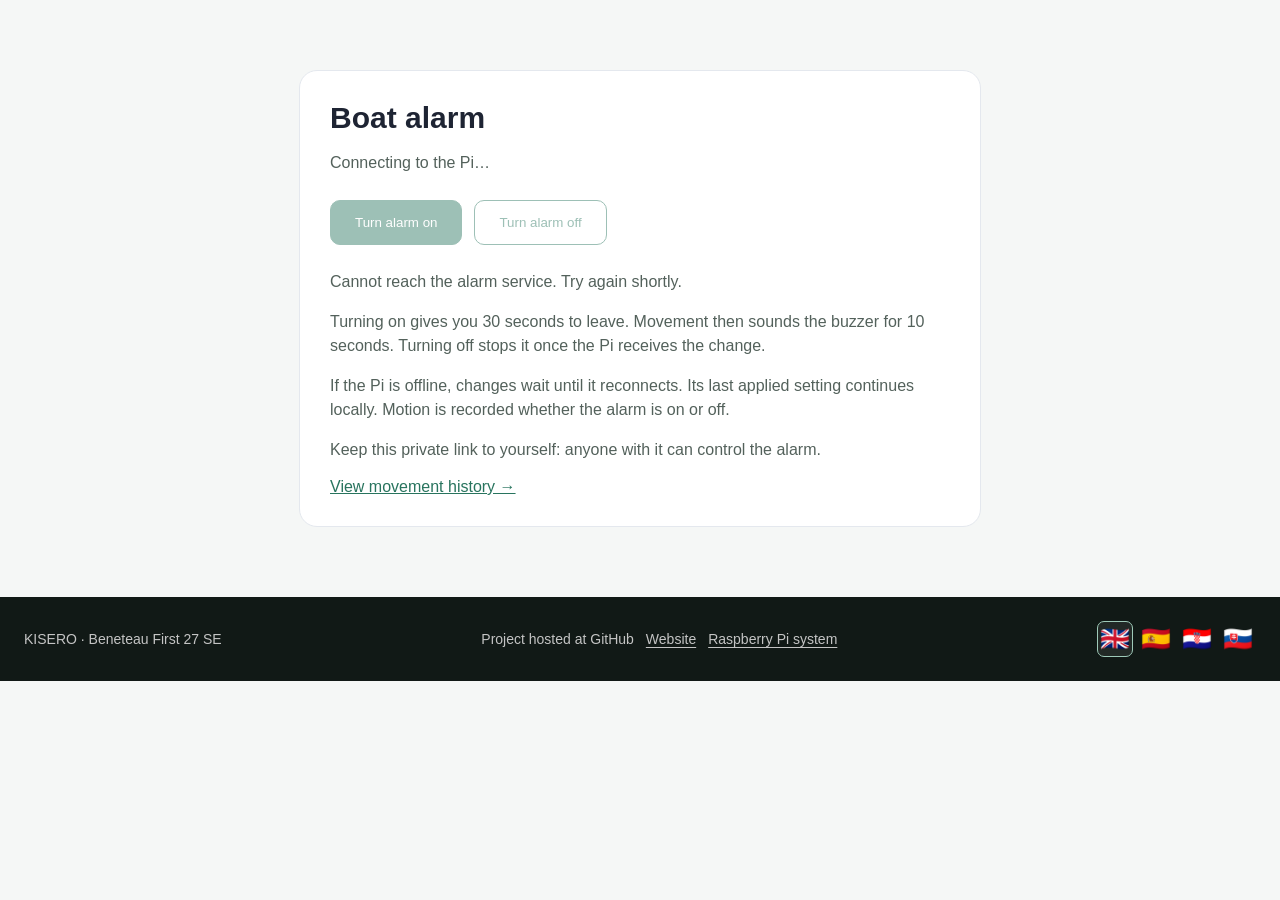
==== alarm.html @ 3c64e058 "Show motion history only for armed alarm activity" ====
<!doctype html><html lang="en"><head><meta charset="utf-8"><meta name="viewport" content="width=device-width,initial-scale=1"><meta name="robots" content="noindex,nofollow"><meta name="referrer" content="no-referrer"><title>Kisero · Alarm control</title><link rel="icon" href="favicon.svg"><link rel="stylesheet" href="assets/alarm.css"><link rel="stylesheet" href="assets/site-ui.css?v=20261028-armed-history">
<script src="assets/translations.js?v=20261028-armed-history"></script>
<script src="assets/i18n.js?v=20261028-armed-history"></script>
</head><body class="alarm-admin"><main class="alarm-panel"><h1>Boat alarm</h1><p id="alarm-current" role="status">Connecting to the Pi…</p><p id="alarm-contact"></p><p id="alarm-requested" role="status"></p><div class="alarm-controls" id="alarm-controls"><button type="button" data-armed="true" disabled>Turn alarm on</button><button type="button" data-armed="false" disabled>Turn alarm off</button></div><p id="alarm-message" role="status"></p><p>Turning on gives you 30 seconds to leave. Movement then sounds the buzzer for 10 seconds. Turning off stops it once the Pi receives the change.</p><p>If the Pi is offline, changes wait until it reconnects. Its last applied setting continues locally. Motion is recorded whether the alarm is on or off.</p><p>Keep this private link to yourself: anyone with it can control the alarm.</p><a href="/#motion">View movement history →</a></main><footer class="footer site-footer"><div class="site-footer-row"><span class="footer-note">KISERO · Beneteau First 27 SE</span><div class="project-links"><span>Project hosted at GitHub</span><a href="https://github.com/kisero/kisero.org" target="_blank" rel="noopener noreferrer">Website</a><a href="https://github.com/kisero/raspberry-pi-kisero" target="_blank" rel="noopener noreferrer">Raspberry Pi system</a></div><nav class="language-flags" aria-label="Language"><button type="button" data-language="en" lang="en" title="English" aria-label="English"><span aria-hidden="true">🇬🇧</span></button><button type="button" data-language="es" lang="es" title="Español" aria-label="Español"><span aria-hidden="true">🇪🇸</span></button><button type="button" data-language="hr" lang="hr" title="Hrvatski" aria-label="Hrvatski"><span aria-hidden="true">🇭🇷</span></button><button type="button" data-language="sk" lang="sk" title="Slovenčina" aria-label="Slovenčina"><span aria-hidden="true">🇸🇰</span></button></nav></div></footer><script src="assets/alarm.js?v=20261028-armed-history" defer></script></body></html>
---- assets/alarm.css ----
html{scroll-behavior:smooth}.status-pills{display:flex;align-items:center;justify-content:space-between;gap:14px;flex-wrap:wrap}.alarm-pill{display:inline-flex;align-items:center;gap:10px;padding:10px 16px;border-radius:999px;background:#ffffff29;border:1px solid #ffffff80;color:white;text-decoration:none;font-size:15px;font-weight:600}.alarm-dot{width:10px;height:10px;border-radius:50%;background:#9ca3af;box-shadow:0 0 0 4px #ffffff18}.alarm-pill[data-state=on] .alarm-dot{background:#88d5ae}.alarm-pill[data-state=triggered] .alarm-dot{background:#ff7a6e}.alarm-pill small{font-size:12px;font-weight:400;color:#c4c4c4}.alarm-live{display:inline-flex;align-items:center;gap:6px;color:#28745e;font-size:12px}.alarm-live::before{content:"";width:7px;height:7px;border-radius:50%;background:currentColor}.alarm-live[data-online=false]{color:#8a5300}#motion-chart{width:100%;display:block;margin:14px 0 4px;min-height:100px}#motion-chart text{font:12px 'DM Sans',sans-serif;fill:#78827e}#motion-chart rect.activity{fill:#32834d;opacity:.8}#motion-chart rect.alert{fill:#c34f3f}#movement-events{max-height:240px;overflow:auto}.movement-event time{min-width:110px;font-size:12px}.movement-event[data-kind=triggered]{color:#a7352a}.movement-empty{font-size:14px;color:#6b7280;padding:20px 0}.alarm-admin{margin:0;background:#f5f7f6;color:#1e2433;font:16px 'DM Sans',sans-serif}.alarm-panel{max-width:620px;margin:70px auto;padding:30px;background:#fff;border:1px solid #e4e8ee;border-radius:18px}.alarm-panel h1{font-size:30px;margin:0 0 10px}.alarm-panel p{line-height:1.5;color:#53615b}.alarm-controls{display:flex;gap:12px;margin:25px 0}.alarm-controls button{font:600 16px inherit;padding:14px 24px;border-radius:10px;border:1px solid #28745e;cursor:pointer;background:#fff;color:#28745e}.alarm-controls button:first-child{background:#28745e;color:white}.alarm-controls button:disabled{opacity:.45;cursor:wait}.alarm-panel a{color:#28745e}.alarm-error{color:#a7352a!important}@media(max-width:650px){.alarm-panel{margin:20px 12px;padding:24px}.alarm-pill{font-size:14px}.status-pills{gap:12px}}
---- assets/site-ui.css ----
.site-footer{background:#111916;color:#c4c4c4}.site-footer-row{box-sizing:border-box;max-width:1440px;margin:auto;padding:24px;display:flex;justify-content:space-between;align-items:center;gap:20px;font-size:14px;line-height:1.5}.site-footer-row a{color:inherit;text-underline-offset:3px}.footer-note{min-width:0}.project-links{display:flex;gap:8px 12px;align-items:center;flex-wrap:nowrap}.project-links>span,.project-links>a{white-space:nowrap;font-size:14px}.language-flags{display:flex;align-items:center;gap:5px;flex-shrink:0}.language-flags button{display:grid;place-items:center;cursor:pointer;width:36px;height:36px;padding:0;border:1px solid transparent;border-radius:7px;background:transparent;font:24px/1 system-ui,sans-serif}.language-flags button:hover{background:#ffffff18}.language-flags button[aria-pressed=true]{border-color:#9ec9b8;background:#ffffff12}.language-flags button:focus-visible{outline:2px solid #9ec9b8;outline-offset:3px}.status-pills{justify-content:flex-end}.boat-location-pill{display:inline-flex;align-items:center;gap:10px;padding:10px 16px;border-radius:999px;background:#ffffff29;border:1px solid #ffffff80;color:#fff;font:600 15px 'DM Sans',sans-serif;cursor:pointer}.boat-status-dot{width:10px;height:10px;border-radius:50%;background:#fff;box-shadow:0 0 0 4px #ffffff18}.boat-location-pill:focus-visible{outline:2px solid #9ec9b8;outline-offset:3px}.hero-sensor-tiles{display:grid;grid-template-columns:repeat(3,minmax(0,1fr));gap:12px;width:min(100%,720px);align-self:flex-end}.boat-status-grid{align-items:start}#movement-events{max-height:none;overflow:visible}.alarm-admin>.footer{margin-top:40px}
.sensor-chart-frame{position:relative;min-width:0}.sensor-tooltip{position:absolute;z-index:10;pointer-events:none;background:#17211f;color:#fff;border-radius:9px;padding:10px 12px;box-shadow:0 4px 16px #10231d33;font-size:12px;line-height:1.6;max-width:calc(100% - 16px)}.sensor-tooltip[hidden]{display:none}.sensor-tooltip div:first-child{font-weight:700;margin-bottom:3px}.chart-help{font-size:12px;color:#6b7280;margin:0 0 12px}#sensor-chart:focus-visible{outline:2px solid #28745e;outline-offset:2px;border-radius:8px}
@media(max-width:1100px){.site-footer-row{flex-wrap:wrap}.footer-note{flex:1 1 100%}.project-links{flex-wrap:wrap;flex:1}.language-flags{margin-left:auto}}@media(max-width:600px){.site-footer-row{padding:20px;gap:14px}.project-links{flex-basis:100%}.language-flags{margin-left:0}.hero-sensor-tiles{grid-template-columns:1fr}.boat-location-pill,.alarm-pill{font-size:14px}.status-pills{gap:10px}}
.hero-status-row{display:flex;justify-content:space-between;align-items:flex-start;gap:24px;flex-wrap:wrap}.hero-cabin-summary{display:flex;align-items:flex-start;flex-direction:column;gap:10px;min-width:0}.cabin-pill{display:inline-flex;align-items:center;padding:10px 16px;border-radius:999px;background:#ffffff29;border:1px solid #ffffff80;color:#fff;text-decoration:none;font-size:15px;white-space:nowrap}.sensor-report-link{color:#c4c4c4;font-size:13px;text-decoration:none;max-width:440px;line-height:1.5}.sensor-report-link:hover{text-decoration:underline;text-underline-offset:3px}.hero-status-row .status-pills{margin-left:auto}.cabin-pill:focus-visible,.sensor-report-link:focus-visible{outline:2px solid #9ec9b8;outline-offset:4px;border-radius:6px}.boat-status-grid{align-items:stretch}.boat-status-grid>.boat-status-card{box-sizing:border-box;height:100%}.internet-section{padding:0 24px 52px;background:#fff;scroll-margin-top:24px}.internet-card{padding:20px;border:1px solid #e4e8ee;border-radius:14px;box-shadow:0 1px 3px #1e24330c}.internet-heading{display:flex;justify-content:space-between;align-items:center;gap:16px;flex-wrap:wrap}.internet-heading h2{margin:0;font:700 18px Manrope,sans-serif}#internet-chart{display:block;width:100%;height:126px;margin-top:10px}#internet-chart text{font:12px 'DM Sans',sans-serif;fill:#78827e}@media(max-width:700px){.hero-status-row .status-pills{margin-left:0}.internet-section{padding:0 20px 40px}.internet-card{padding:16px}#internet-chart{height:108px}}

.hero-status-row{flex-direction:column;align-items:flex-end;justify-content:flex-start;gap:10px}.hero-status-row .status-pills{margin-left:0;justify-content:flex-end}.hero-status-row .sensor-report-link{max-width:none;text-align:right}.internet-section{padding:0;max-width:none}.internet-inner{max-width:1200px;margin:0 auto;padding:0 24px 52px}@media(max-width:720px){.internet-inner{padding:0 20px 40px}}

/* Keep the boat identity high left and group telemetry at the bottom right. */
.hero-inner{max-width:1200px;margin:0 auto;padding:56px 24px 24px}
.hero-layout{display:grid;grid-template-columns:minmax(0,1fr) auto;gap:40px;min-height:232px}
.hero-title{grid-column:1;grid-row:1;display:flex;flex-direction:column;gap:12px;min-width:0;align-self:start}
.hero-status-row{grid-column:2;grid-row:1;justify-content:flex-end;gap:10px;min-width:0}
@media(max-width:1050px){.hero-layout{grid-template-columns:1fr;gap:28px;min-height:0}.hero-title{grid-column:1;grid-row:1}.hero-status-row{grid-column:1;grid-row:2;gap:16px}}
@media(max-width:600px){.hero-inner{padding:40px 20px 24px}}
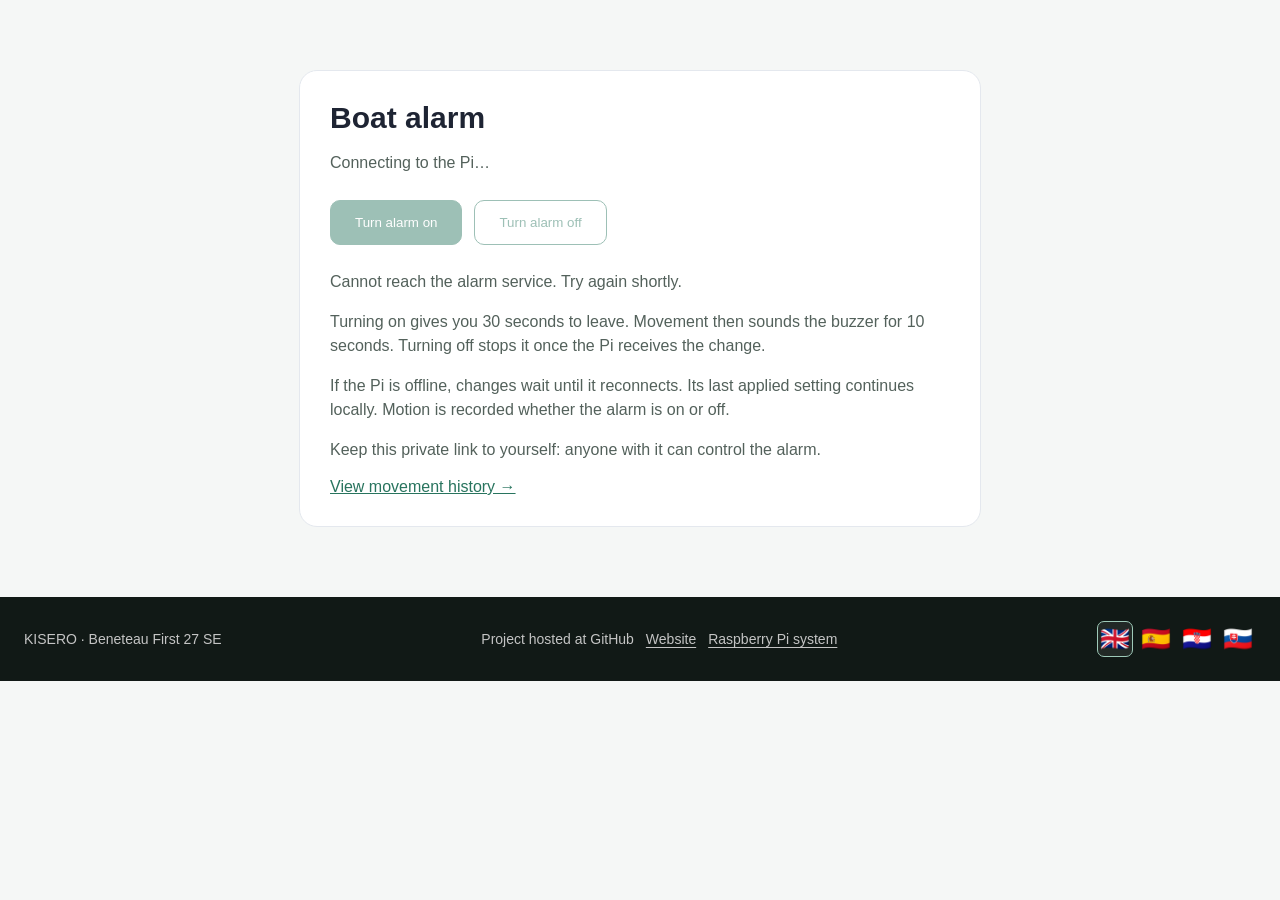
==== commit 183972a4: "Prevent browser translation from overriding selected site language" ====
--- a/alarm.html
+++ b/alarm.html
@@ -1,4 +1,5 @@
-<!doctype html><html lang="en"><head><meta charset="utf-8"><meta name="viewport" content="width=device-width,initial-scale=1"><meta name="robots" content="noindex,nofollow"><meta name="referrer" content="no-referrer"><title>Kisero · Alarm control</title><link rel="icon" href="favicon.svg"><link rel="stylesheet" href="assets/alarm.css"><link rel="stylesheet" href="assets/site-ui.css?v=20261028-armed-history">
-<script src="assets/translations.js?v=20261028-armed-history"></script>
-<script src="assets/i18n.js?v=20261028-armed-history"></script>
-</head><body class="alarm-admin"><main class="alarm-panel"><h1>Boat alarm</h1><p id="alarm-current" role="status">Connecting to the Pi…</p><p id="alarm-contact"></p><p id="alarm-requested" role="status"></p><div class="alarm-controls" id="alarm-controls"><button type="button" data-armed="true" disabled>Turn alarm on</button><button type="button" data-armed="false" disabled>Turn alarm off</button></div><p id="alarm-message" role="status"></p><p>Turning on gives you 30 seconds to leave. Movement then sounds the buzzer for 10 seconds. Turning off stops it once the Pi receives the change.</p><p>If the Pi is offline, changes wait until it reconnects. Its last applied setting continues locally. Motion is recorded whether the alarm is on or off.</p><p>Keep this private link to yourself: anyone with it can control the alarm.</p><a href="/#motion">View movement history →</a></main><footer class="footer site-footer"><div class="site-footer-row"><span class="footer-note">KISERO · Beneteau First 27 SE</span><div class="project-links"><span>Project hosted at GitHub</span><a href="https://github.com/kisero/kisero.org" target="_blank" rel="noopener noreferrer">Website</a><a href="https://github.com/kisero/raspberry-pi-kisero" target="_blank" rel="noopener noreferrer">Raspberry Pi system</a></div><nav class="language-flags" aria-label="Language"><button type="button" data-language="en" lang="en" title="English" aria-label="English"><span aria-hidden="true">🇬🇧</span></button><button type="button" data-language="es" lang="es" title="Español" aria-label="Español"><span aria-hidden="true">🇪🇸</span></button><button type="button" data-language="hr" lang="hr" title="Hrvatski" aria-label="Hrvatski"><span aria-hidden="true">🇭🇷</span></button><button type="button" data-language="sk" lang="sk" title="Slovenčina" aria-label="Slovenčina"><span aria-hidden="true">🇸🇰</span></button></nav></div></footer><script src="assets/alarm.js?v=20261028-armed-history" defer></script></body></html>
+<!doctype html><html lang="en" class="notranslate"><head><meta charset="utf-8">
+<meta name="google" content="notranslate"><meta name="viewport" content="width=device-width,initial-scale=1"><meta name="robots" content="noindex,nofollow"><meta name="referrer" content="no-referrer"><title>Kisero · Alarm control</title><link rel="icon" href="favicon.svg"><link rel="stylesheet" href="assets/alarm.css"><link rel="stylesheet" href="assets/site-ui.css?v=20261029-language-control">
+<script src="assets/translations.js?v=20261029-language-control"></script>
+<script src="assets/i18n.js?v=20261029-language-control"></script>
+</head><body class="alarm-admin"><main class="alarm-panel"><h1>Boat alarm</h1><p id="alarm-current" role="status">Connecting to the Pi…</p><p id="alarm-contact"></p><p id="alarm-requested" role="status"></p><div class="alarm-controls" id="alarm-controls"><button type="button" data-armed="true" disabled>Turn alarm on</button><button type="button" data-armed="false" disabled>Turn alarm off</button></div><p id="alarm-message" role="status"></p><p>Turning on gives you 30 seconds to leave. Movement then sounds the buzzer for 10 seconds. Turning off stops it once the Pi receives the change.</p><p>If the Pi is offline, changes wait until it reconnects. Its last applied setting continues locally. Motion is recorded whether the alarm is on or off.</p><p>Keep this private link to yourself: anyone with it can control the alarm.</p><a href="/#motion">View movement history →</a></main><footer class="footer site-footer"><div class="site-footer-row"><span class="footer-note">KISERO · Beneteau First 27 SE</span><div class="project-links"><span>Project hosted at GitHub</span><a href="https://github.com/kisero/kisero.org" target="_blank" rel="noopener noreferrer">Website</a><a href="https://github.com/kisero/raspberry-pi-kisero" target="_blank" rel="noopener noreferrer">Raspberry Pi system</a></div><nav class="language-flags" aria-label="Language"><button type="button" data-language="en" lang="en" title="English" aria-label="English"><span aria-hidden="true">🇬🇧</span></button><button type="button" data-language="es" lang="es" title="Español" aria-label="Español"><span aria-hidden="true">🇪🇸</span></button><button type="button" data-language="hr" lang="hr" title="Hrvatski" aria-label="Hrvatski"><span aria-hidden="true">🇭🇷</span></button><button type="button" data-language="sk" lang="sk" title="Slovenčina" aria-label="Slovenčina"><span aria-hidden="true">🇸🇰</span></button></nav></div></footer><script src="assets/alarm.js?v=20261029-language-control" defer></script></body></html>
--- a/assets/site-ui.css
+++ b/assets/site-ui.css
@@ -12,3 +12,5 @@
 .hero-status-row{grid-column:2;grid-row:1;justify-content:flex-end;gap:10px;min-width:0}
 @media(max-width:1050px){.hero-layout{grid-template-columns:1fr;gap:28px;min-height:0}.hero-title{grid-column:1;grid-row:1}.hero-status-row{grid-column:1;grid-row:2;gap:16px}}
 @media(max-width:600px){.hero-inner{padding:40px 20px 24px}}
+
+.data-warning{color:#b83227!important;font-weight:600}.sensor-report-link.connection-warning{color:#ff9e94}#internet-summary{margin:6px 0 0;font-size:13px}
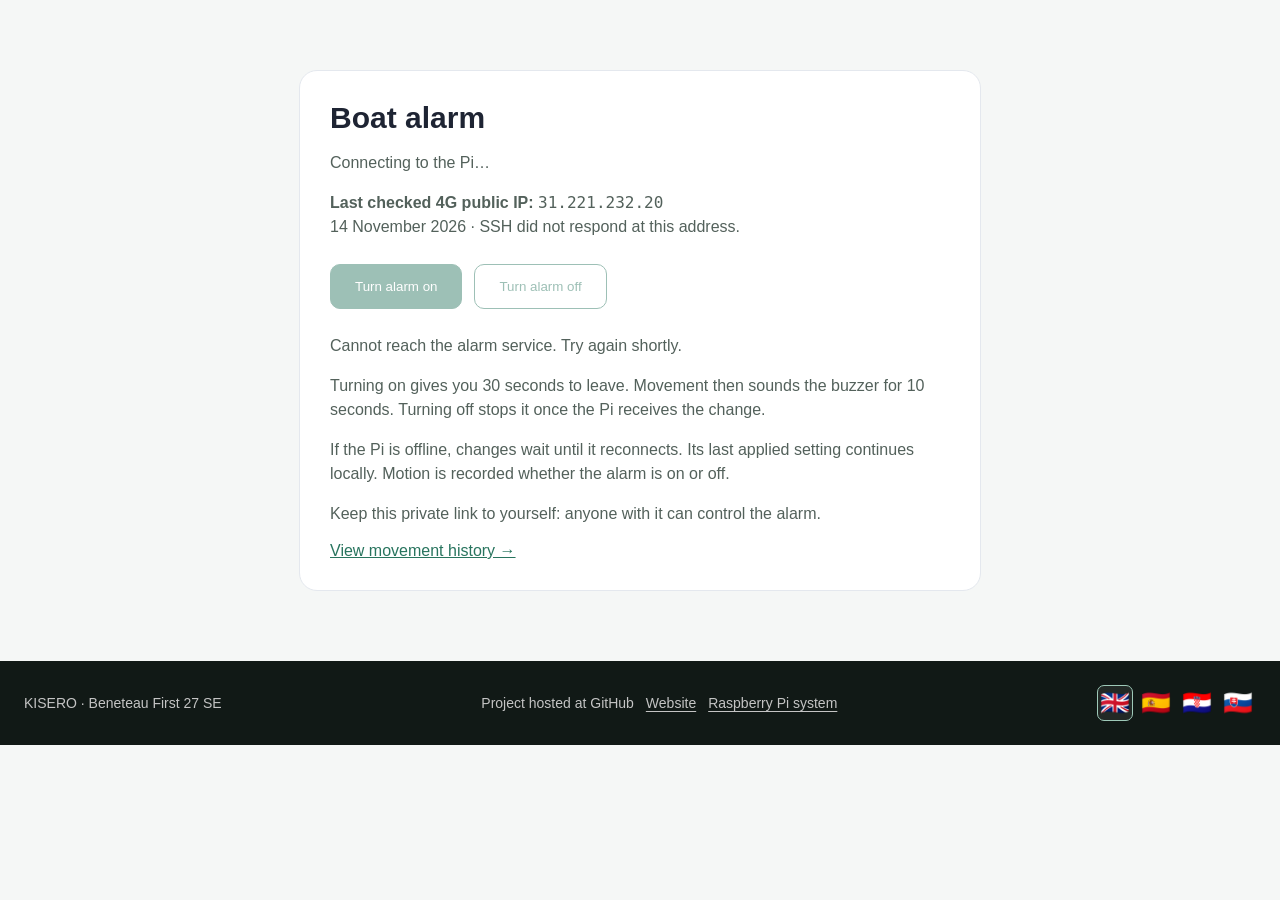
==== commit 8805c9ca: "Show last checked 4G address on alarm page" ====
--- a/alarm.html
+++ b/alarm.html
@@ -1,5 +1,5 @@
 <!doctype html><html lang="en" class="notranslate"><head><meta charset="utf-8">
-<meta name="google" content="notranslate"><meta name="viewport" content="width=device-width,initial-scale=1"><meta name="robots" content="noindex,nofollow"><meta name="referrer" content="no-referrer"><title>Kisero · Alarm control</title><link rel="icon" href="favicon.svg"><link rel="stylesheet" href="assets/alarm.css"><link rel="stylesheet" href="assets/site-ui.css?v=20261029-language-control">
-<script src="assets/translations.js?v=20261029-language-control"></script>
-<script src="assets/i18n.js?v=20261029-language-control"></script>
-</head><body class="alarm-admin"><main class="alarm-panel"><h1>Boat alarm</h1><p id="alarm-current" role="status">Connecting to the Pi…</p><p id="alarm-contact"></p><p id="alarm-requested" role="status"></p><div class="alarm-controls" id="alarm-controls"><button type="button" data-armed="true" disabled>Turn alarm on</button><button type="button" data-armed="false" disabled>Turn alarm off</button></div><p id="alarm-message" role="status"></p><p>Turning on gives you 30 seconds to leave. Movement then sounds the buzzer for 10 seconds. Turning off stops it once the Pi receives the change.</p><p>If the Pi is offline, changes wait until it reconnects. Its last applied setting continues locally. Motion is recorded whether the alarm is on or off.</p><p>Keep this private link to yourself: anyone with it can control the alarm.</p><a href="/#motion">View movement history →</a></main><footer class="footer site-footer"><div class="site-footer-row"><span class="footer-note">KISERO · Beneteau First 27 SE</span><div class="project-links"><span>Project hosted at GitHub</span><a href="https://github.com/kisero/kisero.org" target="_blank" rel="noopener noreferrer">Website</a><a href="https://github.com/kisero/raspberry-pi-kisero" target="_blank" rel="noopener noreferrer">Raspberry Pi system</a></div><nav class="language-flags" aria-label="Language"><button type="button" data-language="en" lang="en" title="English" aria-label="English"><span aria-hidden="true">🇬🇧</span></button><button type="button" data-language="es" lang="es" title="Español" aria-label="Español"><span aria-hidden="true">🇪🇸</span></button><button type="button" data-language="hr" lang="hr" title="Hrvatski" aria-label="Hrvatski"><span aria-hidden="true">🇭🇷</span></button><button type="button" data-language="sk" lang="sk" title="Slovenčina" aria-label="Slovenčina"><span aria-hidden="true">🇸🇰</span></button></nav></div></footer><script src="assets/alarm.js?v=20261029-language-control" defer></script></body></html>
+<meta name="google" content="notranslate"><meta name="viewport" content="width=device-width,initial-scale=1"><meta name="robots" content="noindex,nofollow"><meta name="referrer" content="no-referrer"><title>Kisero · Alarm control</title><link rel="icon" href="favicon.svg"><link rel="stylesheet" href="assets/alarm.css"><link rel="stylesheet" href="assets/site-ui.css?v=20261029-motion-tooltip">
+<script src="assets/translations.js?v=20261114-4g-ip"></script>
+<script src="assets/i18n.js?v=20261029-motion-tooltip"></script>
+</head><body class="alarm-admin"><main class="alarm-panel"><h1>Boat alarm</h1><p id="alarm-current" role="status">Connecting to the Pi…</p><p id="alarm-contact"></p><p><strong>Last checked 4G public IP:</strong> <code>31.221.232.20</code><br><span>14 November 2026 · SSH did not respond at this address.</span></p><p id="alarm-requested" role="status"></p><div class="alarm-controls" id="alarm-controls"><button type="button" data-armed="true" disabled>Turn alarm on</button><button type="button" data-armed="false" disabled>Turn alarm off</button></div><p id="alarm-message" role="status"></p><p>Turning on gives you 30 seconds to leave. Movement then sounds the buzzer for 10 seconds. Turning off stops it once the Pi receives the change.</p><p>If the Pi is offline, changes wait until it reconnects. Its last applied setting continues locally. Motion is recorded whether the alarm is on or off.</p><p>Keep this private link to yourself: anyone with it can control the alarm.</p><a href="/#motion">View movement history →</a></main><footer class="footer site-footer"><div class="site-footer-row"><span class="footer-note">KISERO · Beneteau First 27 SE</span><div class="project-links"><span>Project hosted at GitHub</span><a href="https://github.com/kisero/kisero.org" target="_blank" rel="noopener noreferrer">Website</a><a href="https://github.com/kisero/raspberry-pi-kisero" target="_blank" rel="noopener noreferrer">Raspberry Pi system</a></div><nav class="language-flags" aria-label="Language"><button type="button" data-language="en" lang="en" title="English" aria-label="English"><span aria-hidden="true">🇬🇧</span></button><button type="button" data-language="es" lang="es" title="Español" aria-label="Español"><span aria-hidden="true">🇪🇸</span></button><button type="button" data-language="hr" lang="hr" title="Hrvatski" aria-label="Hrvatski"><span aria-hidden="true">🇭🇷</span></button><button type="button" data-language="sk" lang="sk" title="Slovenčina" aria-label="Slovenčina"><span aria-hidden="true">🇸🇰</span></button></nav></div></footer><script src="assets/alarm.js?v=20261029-motion-tooltip" defer></script></body></html>
--- a/assets/site-ui.css
+++ b/assets/site-ui.css
@@ -14,3 +14,5 @@
 @media(max-width:600px){.hero-inner{padding:40px 20px 24px}}
 
 .data-warning{color:#b83227!important;font-weight:600}.sensor-report-link.connection-warning{color:#ff9e94}#internet-summary{margin:6px 0 0;font-size:13px}
+
+#motion-chart:focus-visible{outline:2px solid #28745e;outline-offset:2px;border-radius:8px}
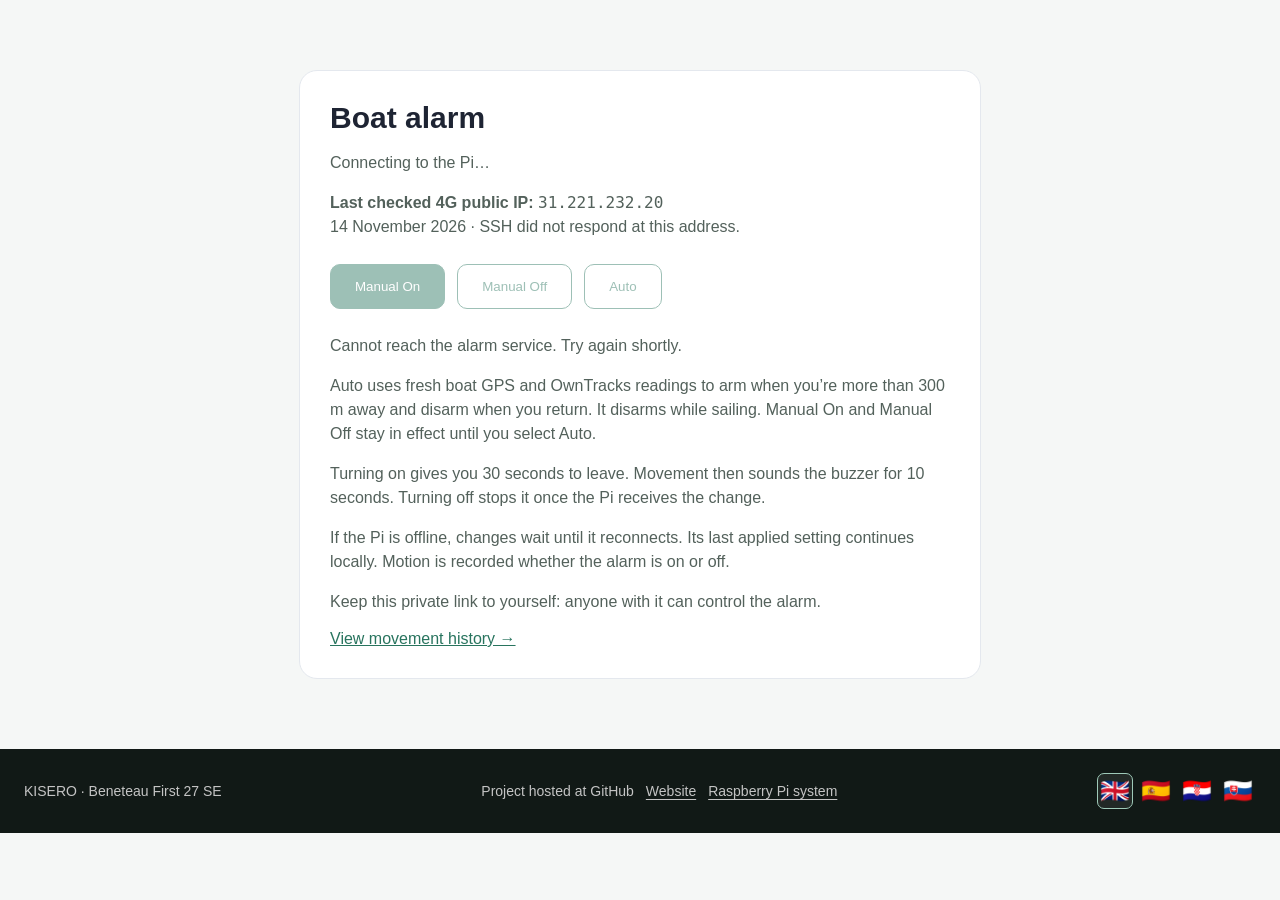
==== commit 547a6902: "Show live boat GPS status and OwnTracks alarm controls" ====
--- a/alarm.html
+++ b/alarm.html
@@ -1,5 +1,5 @@
 <!doctype html><html lang="en" class="notranslate"><head><meta charset="utf-8">
-<meta name="google" content="notranslate"><meta name="viewport" content="width=device-width,initial-scale=1"><meta name="robots" content="noindex,nofollow"><meta name="referrer" content="no-referrer"><title>Kisero · Alarm control</title><link rel="icon" href="favicon.svg"><link rel="stylesheet" href="assets/alarm.css"><link rel="stylesheet" href="assets/site-ui.css?v=20261029-motion-tooltip">
-<script src="assets/translations.js?v=20261114-4g-ip"></script>
+<meta name="google" content="notranslate"><meta name="viewport" content="width=device-width,initial-scale=1"><meta name="robots" content="noindex,nofollow"><meta name="referrer" content="no-referrer"><title>Kisero · Alarm control</title><link rel="icon" href="favicon.svg"><link rel="stylesheet" href="assets/alarm.css?v=20261116-boat"><link rel="stylesheet" href="assets/site-ui.css?v=20261029-motion-tooltip">
+<script src="assets/translations.js?v=20261116-boat"></script>
 <script src="assets/i18n.js?v=20261029-motion-tooltip"></script>
-</head><body class="alarm-admin"><main class="alarm-panel"><h1>Boat alarm</h1><p id="alarm-current" role="status">Connecting to the Pi…</p><p id="alarm-contact"></p><p><strong>Last checked 4G public IP:</strong> <code>31.221.232.20</code><br><span>14 November 2026 · SSH did not respond at this address.</span></p><p id="alarm-requested" role="status"></p><div class="alarm-controls" id="alarm-controls"><button type="button" data-armed="true" disabled>Turn alarm on</button><button type="button" data-armed="false" disabled>Turn alarm off</button></div><p id="alarm-message" role="status"></p><p>Turning on gives you 30 seconds to leave. Movement then sounds the buzzer for 10 seconds. Turning off stops it once the Pi receives the change.</p><p>If the Pi is offline, changes wait until it reconnects. Its last applied setting continues locally. Motion is recorded whether the alarm is on or off.</p><p>Keep this private link to yourself: anyone with it can control the alarm.</p><a href="/#motion">View movement history →</a></main><footer class="footer site-footer"><div class="site-footer-row"><span class="footer-note">KISERO · Beneteau First 27 SE</span><div class="project-links"><span>Project hosted at GitHub</span><a href="https://github.com/kisero/kisero.org" target="_blank" rel="noopener noreferrer">Website</a><a href="https://github.com/kisero/raspberry-pi-kisero" target="_blank" rel="noopener noreferrer">Raspberry Pi system</a></div><nav class="language-flags" aria-label="Language"><button type="button" data-language="en" lang="en" title="English" aria-label="English"><span aria-hidden="true">🇬🇧</span></button><button type="button" data-language="es" lang="es" title="Español" aria-label="Español"><span aria-hidden="true">🇪🇸</span></button><button type="button" data-language="hr" lang="hr" title="Hrvatski" aria-label="Hrvatski"><span aria-hidden="true">🇭🇷</span></button><button type="button" data-language="sk" lang="sk" title="Slovenčina" aria-label="Slovenčina"><span aria-hidden="true">🇸🇰</span></button></nav></div></footer><script src="assets/alarm.js?v=20261029-motion-tooltip" defer></script></body></html>
+</head><body class="alarm-admin"><main class="alarm-panel"><h1>Boat alarm</h1><p id="alarm-current" role="status">Connecting to the Pi…</p><p id="alarm-contact"></p><p><strong>Last checked 4G public IP:</strong> <code>31.221.232.20</code><br><span>14 November 2026 · SSH did not respond at this address.</span></p><p id="alarm-requested" role="status"></p><p id="alarm-mode" role="status" hidden></p><div class="alarm-controls" id="alarm-controls"><button type="button" data-armed="true" disabled>Manual On</button><button type="button" data-armed="false" disabled>Manual Off</button><button type="button" data-mode="auto" disabled>Auto</button></div><p id="alarm-message" role="status"></p><p>Auto uses fresh boat GPS and OwnTracks readings to arm when you’re more than 300 m away and disarm when you return. It disarms while sailing. Manual On and Manual Off stay in effect until you select Auto.</p><p>Turning on gives you 30 seconds to leave. Movement then sounds the buzzer for 10 seconds. Turning off stops it once the Pi receives the change.</p><p>If the Pi is offline, changes wait until it reconnects. Its last applied setting continues locally. Motion is recorded whether the alarm is on or off.</p><p>Keep this private link to yourself: anyone with it can control the alarm.</p><a href="/#motion">View movement history →</a></main><footer class="footer site-footer"><div class="site-footer-row"><span class="footer-note">KISERO · Beneteau First 27 SE</span><div class="project-links"><span>Project hosted at GitHub</span><a href="https://github.com/kisero/kisero.org" target="_blank" rel="noopener noreferrer">Website</a><a href="https://github.com/kisero/raspberry-pi-kisero" target="_blank" rel="noopener noreferrer">Raspberry Pi system</a></div><nav class="language-flags" aria-label="Language"><button type="button" data-language="en" lang="en" title="English" aria-label="English"><span aria-hidden="true">🇬🇧</span></button><button type="button" data-language="es" lang="es" title="Español" aria-label="Español"><span aria-hidden="true">🇪🇸</span></button><button type="button" data-language="hr" lang="hr" title="Hrvatski" aria-label="Hrvatski"><span aria-hidden="true">🇭🇷</span></button><button type="button" data-language="sk" lang="sk" title="Slovenčina" aria-label="Slovenčina"><span aria-hidden="true">🇸🇰</span></button></nav></div></footer><script src="assets/alarm.js?v=20261116-boat" defer></script></body></html>
--- a/assets/alarm.css
+++ b/assets/alarm.css
@@ -1 +1,3 @@
 html{scroll-behavior:smooth}.status-pills{display:flex;align-items:center;justify-content:space-between;gap:14px;flex-wrap:wrap}.alarm-pill{display:inline-flex;align-items:center;gap:10px;padding:10px 16px;border-radius:999px;background:#ffffff29;border:1px solid #ffffff80;color:white;text-decoration:none;font-size:15px;font-weight:600}.alarm-dot{width:10px;height:10px;border-radius:50%;background:#9ca3af;box-shadow:0 0 0 4px #ffffff18}.alarm-pill[data-state=on] .alarm-dot{background:#88d5ae}.alarm-pill[data-state=triggered] .alarm-dot{background:#ff7a6e}.alarm-pill small{font-size:12px;font-weight:400;color:#c4c4c4}.alarm-live{display:inline-flex;align-items:center;gap:6px;color:#28745e;font-size:12px}.alarm-live::before{content:"";width:7px;height:7px;border-radius:50%;background:currentColor}.alarm-live[data-online=false]{color:#8a5300}#motion-chart{width:100%;display:block;margin:14px 0 4px;min-height:100px}#motion-chart text{font:12px 'DM Sans',sans-serif;fill:#78827e}#motion-chart rect.activity{fill:#32834d;opacity:.8}#motion-chart rect.alert{fill:#c34f3f}#movement-events{max-height:240px;overflow:auto}.movement-event time{min-width:110px;font-size:12px}.movement-event[data-kind=triggered]{color:#a7352a}.movement-empty{font-size:14px;color:#6b7280;padding:20px 0}.alarm-admin{margin:0;background:#f5f7f6;color:#1e2433;font:16px 'DM Sans',sans-serif}.alarm-panel{max-width:620px;margin:70px auto;padding:30px;background:#fff;border:1px solid #e4e8ee;border-radius:18px}.alarm-panel h1{font-size:30px;margin:0 0 10px}.alarm-panel p{line-height:1.5;color:#53615b}.alarm-controls{display:flex;gap:12px;margin:25px 0}.alarm-controls button{font:600 16px inherit;padding:14px 24px;border-radius:10px;border:1px solid #28745e;cursor:pointer;background:#fff;color:#28745e}.alarm-controls button:first-child{background:#28745e;color:white}.alarm-controls button:disabled{opacity:.45;cursor:wait}.alarm-panel a{color:#28745e}.alarm-error{color:#a7352a!important}@media(max-width:650px){.alarm-panel{margin:20px 12px;padding:24px}.alarm-pill{font-size:14px}.status-pills{gap:12px}}
+
+.alarm-controls{flex-wrap:wrap}.alarm-controls button[aria-pressed=true]{background:#28745e;color:white}.alarm-controls button[aria-pressed=false]{background:#fff;color:#28745e}
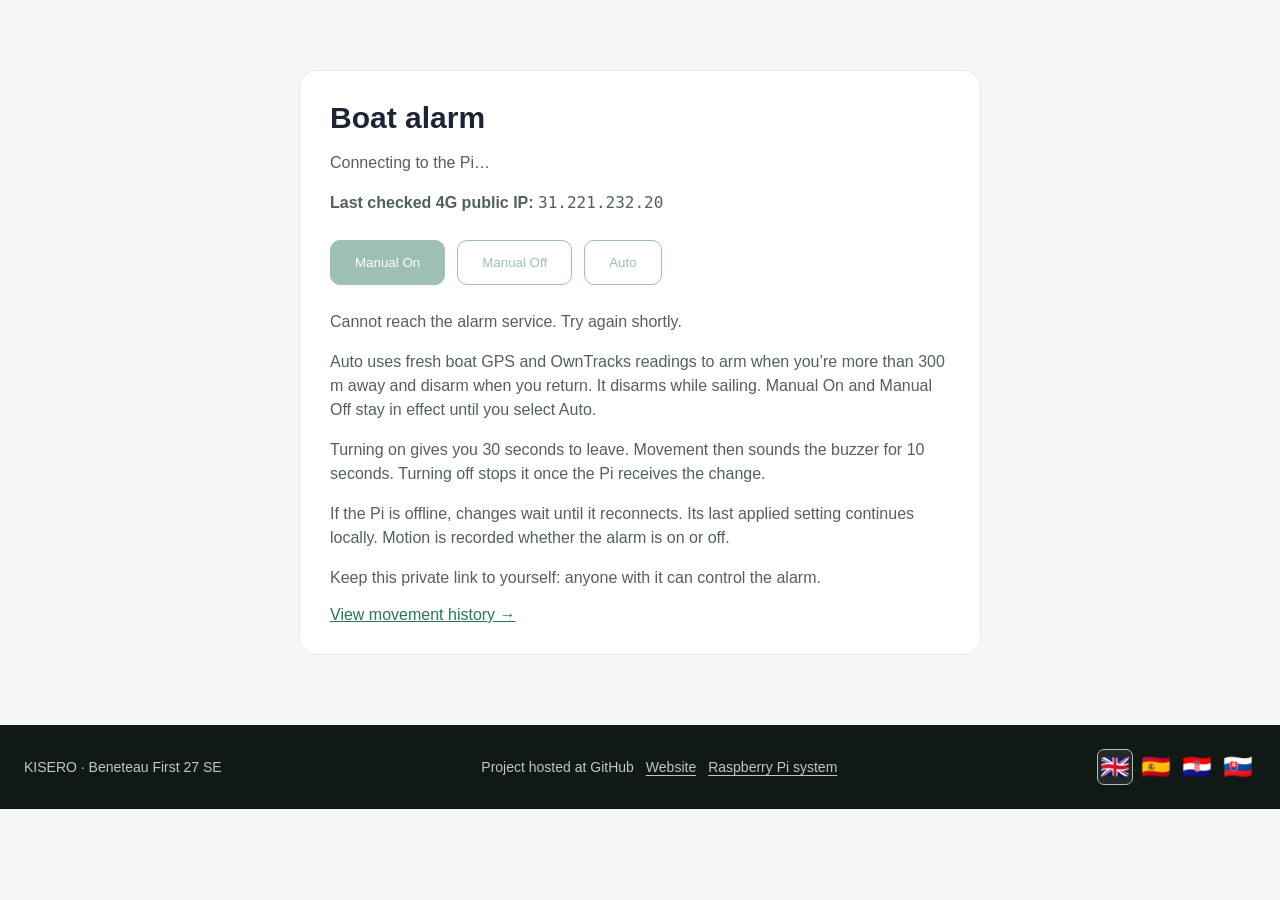
==== commit 24626bc5: "Show distance on the private alarm page" ====
--- a/alarm.html
+++ b/alarm.html
@@ -1,5 +1,5 @@
 <!doctype html><html lang="en" class="notranslate"><head><meta charset="utf-8">
 <meta name="google" content="notranslate"><meta name="viewport" content="width=device-width,initial-scale=1"><meta name="robots" content="noindex,nofollow"><meta name="referrer" content="no-referrer"><title>Kisero · Alarm control</title><link rel="icon" href="favicon.svg"><link rel="stylesheet" href="assets/alarm.css?v=20261116-boat"><link rel="stylesheet" href="assets/site-ui.css?v=20261029-motion-tooltip">
-<script src="assets/translations.js?v=20261116-boat"></script>
+<script src="assets/translations.js?v=20261116-distance"></script>
 <script src="assets/i18n.js?v=20261029-motion-tooltip"></script>
-</head><body class="alarm-admin"><main class="alarm-panel"><h1>Boat alarm</h1><p id="alarm-current" role="status">Connecting to the Pi…</p><p id="alarm-contact"></p><p><strong>Last checked 4G public IP:</strong> <code>31.221.232.20</code><br><span>14 November 2026 · SSH did not respond at this address.</span></p><p id="alarm-requested" role="status"></p><p id="alarm-mode" role="status" hidden></p><div class="alarm-controls" id="alarm-controls"><button type="button" data-armed="true" disabled>Manual On</button><button type="button" data-armed="false" disabled>Manual Off</button><button type="button" data-mode="auto" disabled>Auto</button></div><p id="alarm-message" role="status"></p><p>Auto uses fresh boat GPS and OwnTracks readings to arm when you’re more than 300 m away and disarm when you return. It disarms while sailing. Manual On and Manual Off stay in effect until you select Auto.</p><p>Turning on gives you 30 seconds to leave. Movement then sounds the buzzer for 10 seconds. Turning off stops it once the Pi receives the change.</p><p>If the Pi is offline, changes wait until it reconnects. Its last applied setting continues locally. Motion is recorded whether the alarm is on or off.</p><p>Keep this private link to yourself: anyone with it can control the alarm.</p><a href="/#motion">View movement history →</a></main><footer class="footer site-footer"><div class="site-footer-row"><span class="footer-note">KISERO · Beneteau First 27 SE</span><div class="project-links"><span>Project hosted at GitHub</span><a href="https://github.com/kisero/kisero.org" target="_blank" rel="noopener noreferrer">Website</a><a href="https://github.com/kisero/raspberry-pi-kisero" target="_blank" rel="noopener noreferrer">Raspberry Pi system</a></div><nav class="language-flags" aria-label="Language"><button type="button" data-language="en" lang="en" title="English" aria-label="English"><span aria-hidden="true">🇬🇧</span></button><button type="button" data-language="es" lang="es" title="Español" aria-label="Español"><span aria-hidden="true">🇪🇸</span></button><button type="button" data-language="hr" lang="hr" title="Hrvatski" aria-label="Hrvatski"><span aria-hidden="true">🇭🇷</span></button><button type="button" data-language="sk" lang="sk" title="Slovenčina" aria-label="Slovenčina"><span aria-hidden="true">🇸🇰</span></button></nav></div></footer><script src="assets/alarm.js?v=20261116-boat" defer></script></body></html>
+</head><body class="alarm-admin"><main class="alarm-panel"><h1>Boat alarm</h1><p id="alarm-current" role="status">Connecting to the Pi…</p><p id="alarm-contact"></p><p><strong>Last checked 4G public IP:</strong> <code>31.221.232.20</code></p><p id="alarm-requested" role="status"></p><p id="alarm-distance" role="status" hidden></p><p id="alarm-mode" role="status" hidden></p><div class="alarm-controls" id="alarm-controls"><button type="button" data-armed="true" disabled>Manual On</button><button type="button" data-armed="false" disabled>Manual Off</button><button type="button" data-mode="auto" disabled>Auto</button></div><p id="alarm-message" role="status"></p><p>Auto uses fresh boat GPS and OwnTracks readings to arm when you’re more than 300 m away and disarm when you return. It disarms while sailing. Manual On and Manual Off stay in effect until you select Auto.</p><p>Turning on gives you 30 seconds to leave. Movement then sounds the buzzer for 10 seconds. Turning off stops it once the Pi receives the change.</p><p>If the Pi is offline, changes wait until it reconnects. Its last applied setting continues locally. Motion is recorded whether the alarm is on or off.</p><p>Keep this private link to yourself: anyone with it can control the alarm.</p><a href="/#motion">View movement history →</a></main><footer class="footer site-footer"><div class="site-footer-row"><span class="footer-note">KISERO · Beneteau First 27 SE</span><div class="project-links"><span>Project hosted at GitHub</span><a href="https://github.com/kisero/kisero.org" target="_blank" rel="noopener noreferrer">Website</a><a href="https://github.com/kisero/raspberry-pi-kisero" target="_blank" rel="noopener noreferrer">Raspberry Pi system</a></div><nav class="language-flags" aria-label="Language"><button type="button" data-language="en" lang="en" title="English" aria-label="English"><span aria-hidden="true">🇬🇧</span></button><button type="button" data-language="es" lang="es" title="Español" aria-label="Español"><span aria-hidden="true">🇪🇸</span></button><button type="button" data-language="hr" lang="hr" title="Hrvatski" aria-label="Hrvatski"><span aria-hidden="true">🇭🇷</span></button><button type="button" data-language="sk" lang="sk" title="Slovenčina" aria-label="Slovenčina"><span aria-hidden="true">🇸🇰</span></button></nav></div></footer><script src="assets/alarm.js?v=20261116-distance" defer></script></body></html>
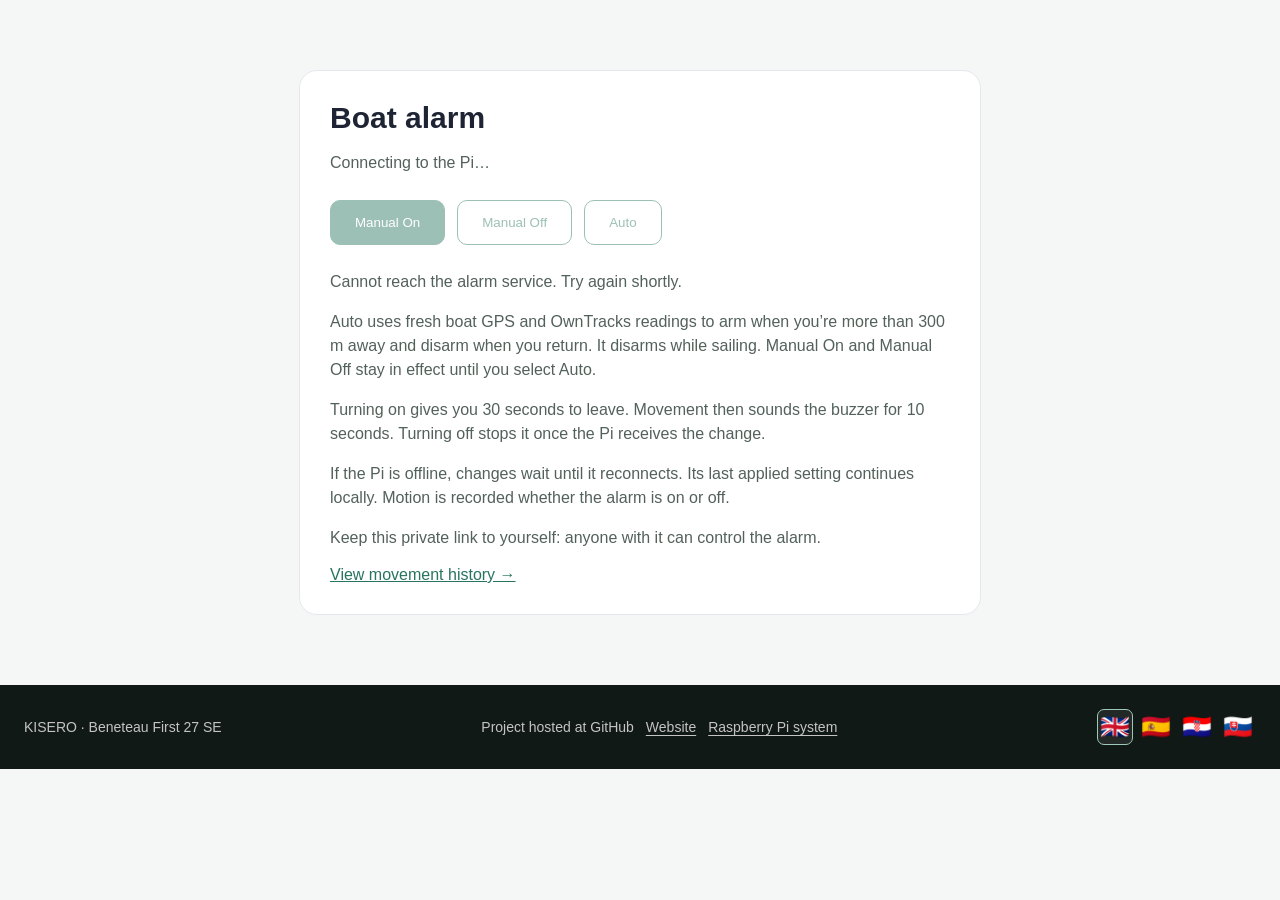
==== commit 1bb4855e: "Remove the public 4G address from the alarm page" ====
--- a/alarm.html
+++ b/alarm.html
@@ -1,5 +1,5 @@
 <!doctype html><html lang="en" class="notranslate"><head><meta charset="utf-8">
 <meta name="google" content="notranslate"><meta name="viewport" content="width=device-width,initial-scale=1"><meta name="robots" content="noindex,nofollow"><meta name="referrer" content="no-referrer"><title>Kisero · Alarm control</title><link rel="icon" href="favicon.svg"><link rel="stylesheet" href="assets/alarm.css?v=20261116-boat"><link rel="stylesheet" href="assets/site-ui.css?v=20261029-motion-tooltip">
-<script src="assets/translations.js?v=20261116-distance"></script>
+<script src="assets/translations.js?v=20261117-alarm"></script>
 <script src="assets/i18n.js?v=20261029-motion-tooltip"></script>
-</head><body class="alarm-admin"><main class="alarm-panel"><h1>Boat alarm</h1><p id="alarm-current" role="status">Connecting to the Pi…</p><p id="alarm-contact"></p><p><strong>Last checked 4G public IP:</strong> <code>31.221.232.20</code></p><p id="alarm-requested" role="status"></p><p id="alarm-distance" role="status" hidden></p><p id="alarm-mode" role="status" hidden></p><div class="alarm-controls" id="alarm-controls"><button type="button" data-armed="true" disabled>Manual On</button><button type="button" data-armed="false" disabled>Manual Off</button><button type="button" data-mode="auto" disabled>Auto</button></div><p id="alarm-message" role="status"></p><p>Auto uses fresh boat GPS and OwnTracks readings to arm when you’re more than 300 m away and disarm when you return. It disarms while sailing. Manual On and Manual Off stay in effect until you select Auto.</p><p>Turning on gives you 30 seconds to leave. Movement then sounds the buzzer for 10 seconds. Turning off stops it once the Pi receives the change.</p><p>If the Pi is offline, changes wait until it reconnects. Its last applied setting continues locally. Motion is recorded whether the alarm is on or off.</p><p>Keep this private link to yourself: anyone with it can control the alarm.</p><a href="/#motion">View movement history →</a></main><footer class="footer site-footer"><div class="site-footer-row"><span class="footer-note">KISERO · Beneteau First 27 SE</span><div class="project-links"><span>Project hosted at GitHub</span><a href="https://github.com/kisero/kisero.org" target="_blank" rel="noopener noreferrer">Website</a><a href="https://github.com/kisero/raspberry-pi-kisero" target="_blank" rel="noopener noreferrer">Raspberry Pi system</a></div><nav class="language-flags" aria-label="Language"><button type="button" data-language="en" lang="en" title="English" aria-label="English"><span aria-hidden="true">🇬🇧</span></button><button type="button" data-language="es" lang="es" title="Español" aria-label="Español"><span aria-hidden="true">🇪🇸</span></button><button type="button" data-language="hr" lang="hr" title="Hrvatski" aria-label="Hrvatski"><span aria-hidden="true">🇭🇷</span></button><button type="button" data-language="sk" lang="sk" title="Slovenčina" aria-label="Slovenčina"><span aria-hidden="true">🇸🇰</span></button></nav></div></footer><script src="assets/alarm.js?v=20261116-distance" defer></script></body></html>
+</head><body class="alarm-admin"><main class="alarm-panel"><h1>Boat alarm</h1><p id="alarm-current" role="status">Connecting to the Pi…</p><p id="alarm-contact"></p><p id="alarm-requested" role="status"></p><p id="alarm-distance" role="status" hidden></p><p id="alarm-mode" role="status" hidden></p><div class="alarm-controls" id="alarm-controls"><button type="button" data-armed="true" disabled>Manual On</button><button type="button" data-armed="false" disabled>Manual Off</button><button type="button" data-mode="auto" disabled>Auto</button></div><p id="alarm-message" role="status"></p><p>Auto uses fresh boat GPS and OwnTracks readings to arm when you’re more than 300 m away and disarm when you return. It disarms while sailing. Manual On and Manual Off stay in effect until you select Auto.</p><p>Turning on gives you 30 seconds to leave. Movement then sounds the buzzer for 10 seconds. Turning off stops it once the Pi receives the change.</p><p>If the Pi is offline, changes wait until it reconnects. Its last applied setting continues locally. Motion is recorded whether the alarm is on or off.</p><p>Keep this private link to yourself: anyone with it can control the alarm.</p><a href="/#motion">View movement history →</a></main><footer class="footer site-footer"><div class="site-footer-row"><span class="footer-note">KISERO · Beneteau First 27 SE</span><div class="project-links"><span>Project hosted at GitHub</span><a href="https://github.com/kisero/kisero.org" target="_blank" rel="noopener noreferrer">Website</a><a href="https://github.com/kisero/raspberry-pi-kisero" target="_blank" rel="noopener noreferrer">Raspberry Pi system</a></div><nav class="language-flags" aria-label="Language"><button type="button" data-language="en" lang="en" title="English" aria-label="English"><span aria-hidden="true">🇬🇧</span></button><button type="button" data-language="es" lang="es" title="Español" aria-label="Español"><span aria-hidden="true">🇪🇸</span></button><button type="button" data-language="hr" lang="hr" title="Hrvatski" aria-label="Hrvatski"><span aria-hidden="true">🇭🇷</span></button><button type="button" data-language="sk" lang="sk" title="Slovenčina" aria-label="Slovenčina"><span aria-hidden="true">🇸🇰</span></button></nav></div></footer><script src="assets/alarm.js?v=20261116-distance" defer></script></body></html>
